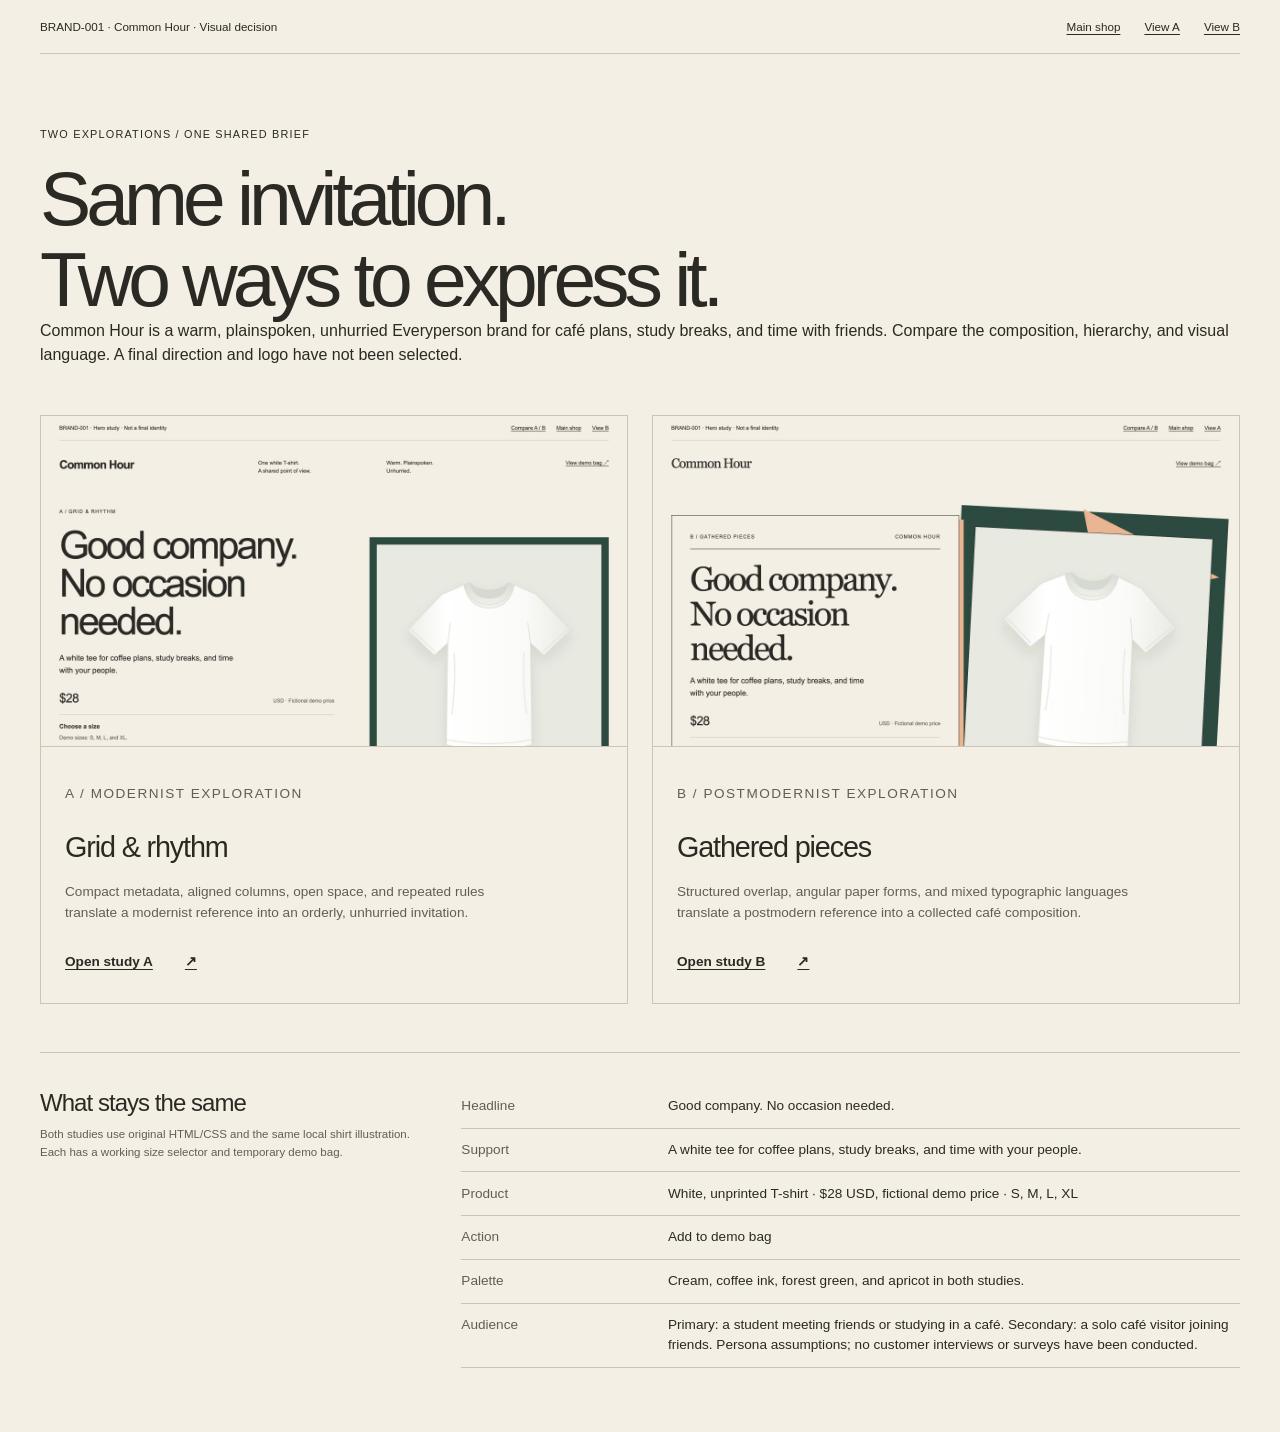
==== public/explorations/index.html @ 818ad6de "design: compare Common Hour hero directions (refs #1)" ====
<!doctype html>
<html lang="en">
  <head>
    <meta charset="utf-8" />
    <meta name="viewport" content="width=device-width, initial-scale=1" />
    <meta
      name="description"
      content="Compare two Common Hour hero directions with the same white T-shirt, copy, price, and working action."
    />
    <title>Compare A / B — Common Hour hero studies</title>
    <link rel="icon" href="data:," />
    <link rel="stylesheet" href="explorations.css" />
  </head>
  <body>
    <a class="study-skip" href="#main">Skip to content</a>
    <header class="study-bar study-shell">
      <p>BRAND-001 · Common Hour · Visual decision</p>
      <nav aria-label="Preview navigation">
        <a href="../index.html">Main shop</a><a href="modernist.html">View A</a
        ><a href="postmodernist.html">View B</a>
      </nav>
    </header>
    <main id="main" class="study-shell">
      <section class="compare-intro" aria-labelledby="comparison-title">
        <p class="study-label">Two explorations / One shared brief</p>
        <h1 id="comparison-title">
          Same invitation.<br />Two ways to express it.
        </h1>
        <p>
          Common Hour is a warm, plainspoken, unhurried Everyperson brand for
          café plans, study breaks, and time with friends. Compare the
          composition, hierarchy, and visual language. A final direction and
          logo have not been selected.
        </p>
      </section>
      <div class="compare-grid">
        <article class="compare-card">
          <a
            class="compare-preview"
            href="modernist.html"
            aria-label="Open study A, Grid and rhythm"
            ><img
              src="modernist-preview.png"
              alt="Study A: aligned sans-serif invitation beside a green-framed white shirt."
              width="1280"
              height="720"
          /></a>
          <div class="compare-card-body">
            <p class="study-label">A / Modernist exploration</p>
            <h2>Grid &amp; rhythm</h2>
            <p>
              Compact metadata, aligned columns, open space, and repeated rules
              translate a modernist reference into an orderly, unhurried
              invitation.
            </p>
            <a class="compare-link" href="modernist.html"
              >Open study A <span aria-hidden="true">↗</span></a
            >
          </div>
        </article>
        <article class="compare-card">
          <a
            class="compare-preview"
            href="postmodernist.html"
            aria-label="Open study B, Gathered pieces"
            ><img
              src="postmodernist-preview.png"
              alt="Study B: an overlapping paper invitation and angled green-framed white shirt."
              width="1280"
              height="720"
          /></a>
          <div class="compare-card-body">
            <p class="study-label">B / Postmodernist exploration</p>
            <h2>Gathered pieces</h2>
            <p>
              Structured overlap, angular paper forms, and mixed typographic
              languages translate a postmodern reference into a collected café
              composition.
            </p>
            <a class="compare-link" href="postmodernist.html"
              >Open study B <span aria-hidden="true">↗</span></a
            >
          </div>
        </article>
      </div>
      <section class="compare-constants" aria-labelledby="constants-title">
        <div>
          <h2 id="constants-title">What stays the same</h2>
          <p class="study-help">
            Both studies use original HTML/CSS and the same local shirt
            illustration. Each has a working size selector and temporary demo
            bag.
          </p>
        </div>
        <dl>
          <div>
            <dt>Headline</dt>
            <dd>Good company. No occasion needed.</dd>
          </div>
          <div>
            <dt>Support</dt>
            <dd>
              A white tee for coffee plans, study breaks, and time with your
              people.
            </dd>
          </div>
          <div>
            <dt>Product</dt>
            <dd>
              White, unprinted T-shirt · $28 USD, fictional demo price · S, M,
              L, XL
            </dd>
          </div>
          <div>
            <dt>Action</dt>
            <dd>Add to demo bag</dd>
          </div>
          <div>
            <dt>Palette</dt>
            <dd>
              Cream, coffee ink, forest green, and apricot in both studies.
            </dd>
          </div>
          <div>
            <dt>Audience</dt>
            <dd>
              Primary: a student meeting friends or studying in a café.
              Secondary: a solo café visitor joining friends. Persona
              assumptions; no customer interviews or surveys have been
              conducted.
            </dd>
          </div>
        </dl>
      </section>
    </main>
  </body>
</html>
---- public/explorations/explorations.css ----
:root {
  --study-paper: #f4efe4;
  --study-ink: #2b2924;
  --study-green: #224b3e;
  --study-apricot: #f4b28d;
  --study-line: #ccc5b7;
  --study-muted: #615e56;
  --study-sans: arial, helvetica, sans-serif;
  --study-serif: georgia, "Times New Roman", serif;
}

* {
  box-sizing: border-box;
}

html {
  scroll-behavior: smooth;
}

body {
  margin: 0;
  background: var(--study-paper);
  color: var(--study-ink);
  font-family: var(--study-sans);
  line-height: 1.5;
}

img {
  display: block;
  max-width: 100%;
}

button,
input {
  font: inherit;
}

button,
a {
  -webkit-tap-highlight-color: transparent;
}

a {
  color: inherit;
  text-underline-offset: 0.22em;
}

a:hover {
  text-decoration-thickness: 2px;
}

button {
  cursor: pointer;
}

a:focus-visible,
button:focus-visible {
  outline: 3px solid var(--study-green);
  outline-offset: 5px;
}

p,
h1,
h2,
h3 {
  margin: 0;
}

.study-skip {
  position: fixed;
  inset: 0.5rem auto auto 0.5rem;
  z-index: 20;
  transform: translateY(-180%);
  padding: 0.75rem 1rem;
  background: var(--study-green);
  color: white;
}

.study-skip:focus {
  transform: translateY(0);
}

.study-shell {
  width: min(1320px, calc(100% - 5rem));
  margin-inline: auto;
}

.study-bar {
  padding-block: 1.1rem;
  border-bottom: 1px solid var(--study-line);
  display: flex;
  align-items: center;
  justify-content: space-between;
  gap: 1rem;
  font-size: 0.73rem;
}

.study-bar nav {
  display: flex;
  flex-wrap: wrap;
  gap: 0.6rem 1.5rem;
}

.study-label {
  font-size: 0.68rem;
  letter-spacing: 0.11em;
  text-transform: uppercase;
}

.study-brand {
  font-size: 1.6rem;
  line-height: 1;
  letter-spacing: -0.055em;
  font-weight: 700;
}

.study-header {
  padding-block: 2.2rem;
  display: flex;
  justify-content: space-between;
  align-items: center;
  gap: 1rem;
}

.study-header a {
  font-size: 0.75rem;
}

.study-title {
  max-width: 760px;
  font-size: clamp(3rem, 6.6vw, 6.5rem);
  font-weight: 500;
  line-height: 0.98;
  letter-spacing: -0.065em;
}

.study-support {
  max-width: 390px;
  margin-top: 1.6rem;
  font-size: 1.05rem;
  line-height: 1.6;
}

.study-product-label {
  display: flex;
  justify-content: space-between;
  gap: 1rem;
  font-size: 0.7rem;
}

.study-price {
  margin-block: 1.7rem 1rem;
  display: flex;
  align-items: baseline;
  justify-content: space-between;
  gap: 1rem;
  border-bottom: 1px solid var(--study-line);
  padding-bottom: 0.9rem;
}

.study-price strong {
  font-size: 1.7rem;
  font-weight: 500;
  letter-spacing: -0.04em;
}

.study-price span {
  font-size: 0.7rem;
  color: var(--study-muted);
}

.study-form {
  max-width: 390px;
}

.study-form fieldset {
  padding: 0;
  margin: 0;
  border: 0;
  min-width: 0;
}

.study-form legend {
  padding: 0;
  font-size: 0.83rem;
  font-weight: 700;
}

.study-help {
  font-size: 0.72rem;
  color: var(--study-muted);
  margin-top: 0.35rem;
}

.study-sizes {
  display: grid;
  grid-template-columns: repeat(4, 1fr);
  gap: 0.5rem;
  margin-top: 0.8rem;
}

.study-size {
  position: relative;
  cursor: pointer;
}

.study-size input {
  position: absolute;
  width: 100%;
  height: 100%;
  margin: 0;
  opacity: 0;
  cursor: pointer;
}

.study-size span {
  display: grid;
  place-items: center;
  min-height: 2.8rem;
  border: 1px solid var(--study-line);
  font-size: 0.8rem;
  background: var(--study-paper);
}

.study-size input:hover + span {
  border-color: var(--study-green);
}

.study-size input:checked + span {
  background: var(--study-green);
  border-color: var(--study-green);
  color: white;
}

.study-size input:focus-visible + span {
  outline: 3px solid var(--study-green);
  outline-offset: 3px;
}

.study-error {
  margin-top: 0.8rem;
  color: #9a352a;
  font-size: 0.8rem;
}

.study-action {
  width: 100%;
  min-height: 3.3rem;
  border: 1px solid var(--study-green);
  margin-top: 1rem;
  padding: 0.9rem 1rem;
  display: flex;
  justify-content: space-between;
  align-items: center;
  background: var(--study-green);
  color: white;
  font-size: 0.85rem;
}

.study-action:hover {
  background: var(--study-ink);
  border-color: var(--study-ink);
}

.study-disclaimer {
  max-width: 390px;
  margin-top: 0.85rem;
  font-size: 0.68rem;
  color: var(--study-muted);
}

.study-bag {
  display: grid;
  grid-template-columns: 1fr 1.5fr;
  gap: 2rem;
  margin-top: 4rem;
  padding-block: 1.5rem;
  border-top: 1px solid var(--study-line);
  border-bottom: 1px solid var(--study-line);
  font-size: 0.8rem;
}

.study-bag h2 {
  margin-top: 0.5rem;
  font-size: 1.7rem;
  font-weight: 500;
  letter-spacing: -0.045em;
}

.study-bag ul {
  padding-left: 1rem;
}

.study-clear {
  border: 0;
  padding: 0.5rem 0;
  background: none;
  color: var(--study-ink);
  font-size: 0.75rem;
  text-decoration: underline;
  text-underline-offset: 0.2em;
}

.study-clear:disabled {
  color: var(--study-muted);
  cursor: default;
}

.study-notes {
  padding-block: 3.5rem 4rem;
}

.study-notes h2 {
  font-size: 1.9rem;
  line-height: 1.2;
  font-weight: 500;
  letter-spacing: -0.04em;
}

.study-notes > p {
  max-width: 690px;
  margin-top: 0.9rem;
  color: var(--study-muted);
  font-size: 0.8rem;
}

.study-notes-grid {
  display: grid;
  grid-template-columns: repeat(3, 1fr);
  gap: 2rem;
  margin-top: 2rem;
}

.study-note {
  border-top: 1px solid var(--study-line);
  padding-top: 1rem;
}

.study-note h3 {
  font-size: 0.9rem;
  margin-bottom: 0.6rem;
}

.study-note p {
  font-size: 0.78rem;
  line-height: 1.7;
}

.modern-header {
  display: grid;
  grid-template-columns: 1.6fr 1fr 1fr 0.8fr;
  gap: 1.5rem;
  align-items: start;
  padding-block: 2.5rem 3rem;
}

.modern-header > p {
  font-size: 0.72rem;
  line-height: 1.5;
}

.modern-header > .study-brand {
  font-size: 1.6rem;
  line-height: 1;
}

.modern-header a {
  font-size: 0.72rem;
  justify-self: end;
}

.modern-hero {
  display: grid;
  grid-template-columns: 1.15fr 1fr;
  gap: clamp(2rem, 6vw, 6rem);
  align-items: start;
}

.modern-copy {
  padding-top: 1.5rem;
}

.modern-copy .study-label {
  margin-bottom: 1.5rem;
}

.modern-copy .study-title {
  max-width: 660px;
}

.modern-product {
  padding-top: 5.5rem;
}

.modern-picture {
  position: relative;
  padding: 1rem;
  background: var(--study-green);
}

.modern-picture img {
  width: 100%;
  height: auto;
}

.modern-product .study-product-label {
  margin-top: 0.8rem;
}

.modern-rhythm {
  height: 100px;
  position: relative;
  overflow: hidden;
  margin-top: 2rem;
}

.modern-rule {
  position: absolute;
  height: 2px;
  background: var(--study-ink);
  transform: rotate(-18deg);
  transform-origin: left center;
  left: 0;
}

.modern-rule:nth-child(1) {
  width: 35%;
  top: 18px;
}

.modern-rule:nth-child(2) {
  width: 52%;
  top: 39px;
}

.modern-rule:nth-child(3) {
  width: 69%;
  top: 60px;
}

.modern-rule:nth-child(4) {
  width: 86%;
  top: 81px;
}

.post-header .study-brand {
  font-family: var(--study-serif);
  font-size: 1.8rem;
  font-weight: 400;
}

.post-hero {
  display: grid;
  grid-template-columns: 1.1fr 1fr;
  gap: 0;
  position: relative;
  padding: 2.5rem 0 3.5rem;
}

.post-copy {
  position: relative;
  z-index: 2;
  align-self: center;
  padding: 2.4rem 2.5rem 2.5rem;
  border: 1px solid var(--study-ink);
  background: var(--study-paper);
  box-shadow: 10px 10px 0 var(--study-apricot);
}

.post-copy .study-label {
  display: flex;
  justify-content: space-between;
  gap: 1rem;
  padding-bottom: 1.1rem;
  border-bottom: 1px solid var(--study-ink);
  margin-bottom: 1.7rem;
}

.post-copy .study-title {
  font-family: var(--study-serif);
  font-size: clamp(3rem, 5.8vw, 6rem);
  line-height: 1.02;
  font-weight: 400;
  letter-spacing: -0.065em;
}

.post-copy .study-support {
  margin-top: 1.2rem;
}

.post-product {
  position: relative;
  align-self: start;
  margin: 1rem 0 0 -0.8rem;
  padding: 2.8rem 2rem 1.6rem;
  background: var(--study-green);
  transform: rotate(3deg);
}

.post-product::before {
  content: "";
  position: absolute;
  z-index: -1;
  width: 45%;
  height: 30%;
  right: 6%;
  top: -2.5rem;
  background: var(--study-apricot);
  clip-path: polygon(0 0, 100% 100%, 0 100%);
  transform: rotate(-14deg);
}

.post-product img {
  width: 100%;
  height: auto;
  border: 1px solid var(--study-ink);
}

.post-product .study-product-label {
  padding-top: 1.2rem;
  padding-left: 1rem;
  color: var(--study-paper);
}

.post-ticket {
  position: relative;
  z-index: 3;
  width: fit-content;
  margin: 1rem 2.5rem 0 auto;
  padding: 1rem 1.4rem;
  border: 1px solid var(--study-ink);
  background: var(--study-apricot);
  transform: rotate(-5deg);
  font-family: "Courier New", monospace;
  font-size: 0.75rem;
  line-height: 1.65;
}

.post-ticket-line {
  display: block;
}

.post-base {
  grid-column: 1 / -1;
  width: 83%;
  height: 1rem;
  margin: 3.5rem auto 0;
  border-block: 1px solid var(--study-ink);
  background: repeating-linear-gradient(
    45deg,
    transparent,
    transparent 2px,
    #2b292426 2px,
    #2b292426 3px
  );
}

.compare-intro {
  padding-block: 4.5rem 3rem;
}

.compare-intro h1 {
  font-size: clamp(3rem, 6vw, 5.5rem);
  line-height: 1.05;
  max-width: 800px;
  font-weight: 500;
  letter-spacing: -0.065em;
  margin-top: 1rem;
}

.compare-summary {
  margin-top: 1.5rem;
  max-width: 670px;
  color: var(--study-muted);
  font-size: 1rem;
}

.compare-grid {
  display: grid;
  grid-template-columns: 1fr 1fr;
  gap: 1.5rem;
  padding-bottom: 3rem;
}

.compare-card {
  display: flex;
  flex-direction: column;
  border: 1px solid var(--study-line);
}

.compare-card-body {
  padding: 1.5rem;
  border-top: 1px solid var(--study-line);
}

.compare-card h2 {
  font-size: 1.8rem;
  font-weight: 500;
  letter-spacing: -0.04em;
}

.compare-card-body p {
  margin-block: 0.8rem 1.4rem;
  max-width: 460px;
  font-size: 0.85rem;
  color: var(--study-muted);
}

.compare-link {
  display: inline-flex;
  gap: 2rem;
  padding-block: 0.4rem;
  font-size: 0.85rem;
  font-weight: 700;
}

.compare-preview {
  display: block;
}

.compare-preview img {
  width: 100%;
  height: auto;
}

.compare-constants {
  display: grid;
  grid-template-columns: 1fr 2fr;
  gap: 2rem;
  padding-block: 2rem 4rem;
  border-top: 1px solid var(--study-line);
  font-size: 0.85rem;
}

.compare-constants h2 {
  font-size: 1.5rem;
  font-weight: 500;
  letter-spacing: -0.04em;
}

.compare-constants dl {
  margin: 0;
}

.compare-constants dl > div {
  display: grid;
  grid-template-columns: 1fr 3fr;
  gap: 1rem;
  padding-block: 0.7rem;
  border-bottom: 1px solid var(--study-line);
}

.compare-constants dt {
  color: var(--study-muted);
}

.compare-constants dd {
  margin: 0;
}

@media (width <= 900px) {
  .study-shell {
    width: calc(100% - 3rem);
  }

  .modern-header {
    grid-template-columns: 1.3fr 1fr 1fr;
    padding-block: 2rem;
  }

  .modern-header > p:nth-child(3) {
    display: none;
  }

  .modern-hero {
    gap: 2rem;
  }

  .study-title {
    font-size: clamp(3rem, 7vw, 5rem);
  }

  .post-copy {
    padding: 1.7rem;
  }

  .post-product {
    margin-left: -1rem;
    padding: 2rem 1.1rem 1.1rem;
  }

  .post-ticket {
    margin-right: 0.8rem;
  }

  .study-notes-grid {
    gap: 1.3rem;
  }
}

@media (width <= 650px) {
  .study-shell {
    width: calc(100% - 2.5rem);
  }

  .study-bar {
    align-items: start;
    flex-direction: column;
    gap: 0.6rem;
    font-size: 0.68rem;
  }

  .study-bar nav {
    gap: 1rem;
  }

  .modern-header {
    grid-template-columns: 1fr 1fr;
    gap: 1rem;
    padding-block: 1.7rem;
  }

  .modern-header > p {
    grid-row: 2;
  }

  .modern-header > .study-brand {
    font-size: 1.6rem;
    line-height: 1;
  }

  .modern-header a {
    align-self: center;
  }

  .modern-hero,
  .post-hero {
    grid-template-columns: 1fr;
  }

  .modern-copy {
    padding-top: 0.7rem;
  }

  .study-title {
    max-width: 530px;
    font-size: clamp(3rem, 12vw, 5rem);
  }

  .study-support,
  .study-form,
  .study-disclaimer {
    max-width: none;
  }

  .modern-product {
    padding-top: 0;
  }

  .modern-picture {
    padding: 0.7rem;
  }

  .modern-picture img {
    max-height: 500px;
    object-fit: contain;
    background: #e8eae1;
  }

  .modern-rhythm {
    margin-top: 1rem;
    height: 80px;
  }

  .study-header {
    padding-block: 1.6rem;
  }

  .post-hero {
    padding-top: 0.5rem;
    padding-bottom: 0;
  }

  .post-copy {
    padding: 1.5rem;
    box-shadow: 7px 7px 0 var(--study-apricot);
  }

  .post-copy .study-title {
    font-size: clamp(2.8rem, 11vw, 4.8rem);
  }

  .post-product {
    margin: 3.5rem 0.5rem 0;
    padding: 1.5rem 1rem 1rem;
    transform: rotate(2deg);
  }

  .post-product img {
    max-height: 480px;
    object-fit: contain;
    background: #e8eae1;
  }

  .post-ticket {
    margin-top: 1rem;
  }

  .post-base {
    margin-top: 2.5rem;
  }

  .study-bag {
    grid-template-columns: 1fr;
    gap: 1rem;
    margin-top: 2.5rem;
  }

  .study-notes-grid,
  .compare-grid,
  .compare-constants {
    grid-template-columns: 1fr;
  }

  .study-notes {
    padding-block: 2.5rem;
  }

  .study-notes-grid {
    gap: 1.5rem;
  }

  .compare-intro {
    padding-block: 3rem 2rem;
  }

  .compare-constants dl > div {
    grid-template-columns: 1fr 2.5fr;
  }
}

@media (prefers-reduced-motion: reduce) {
  html {
    scroll-behavior: auto;
  }
}
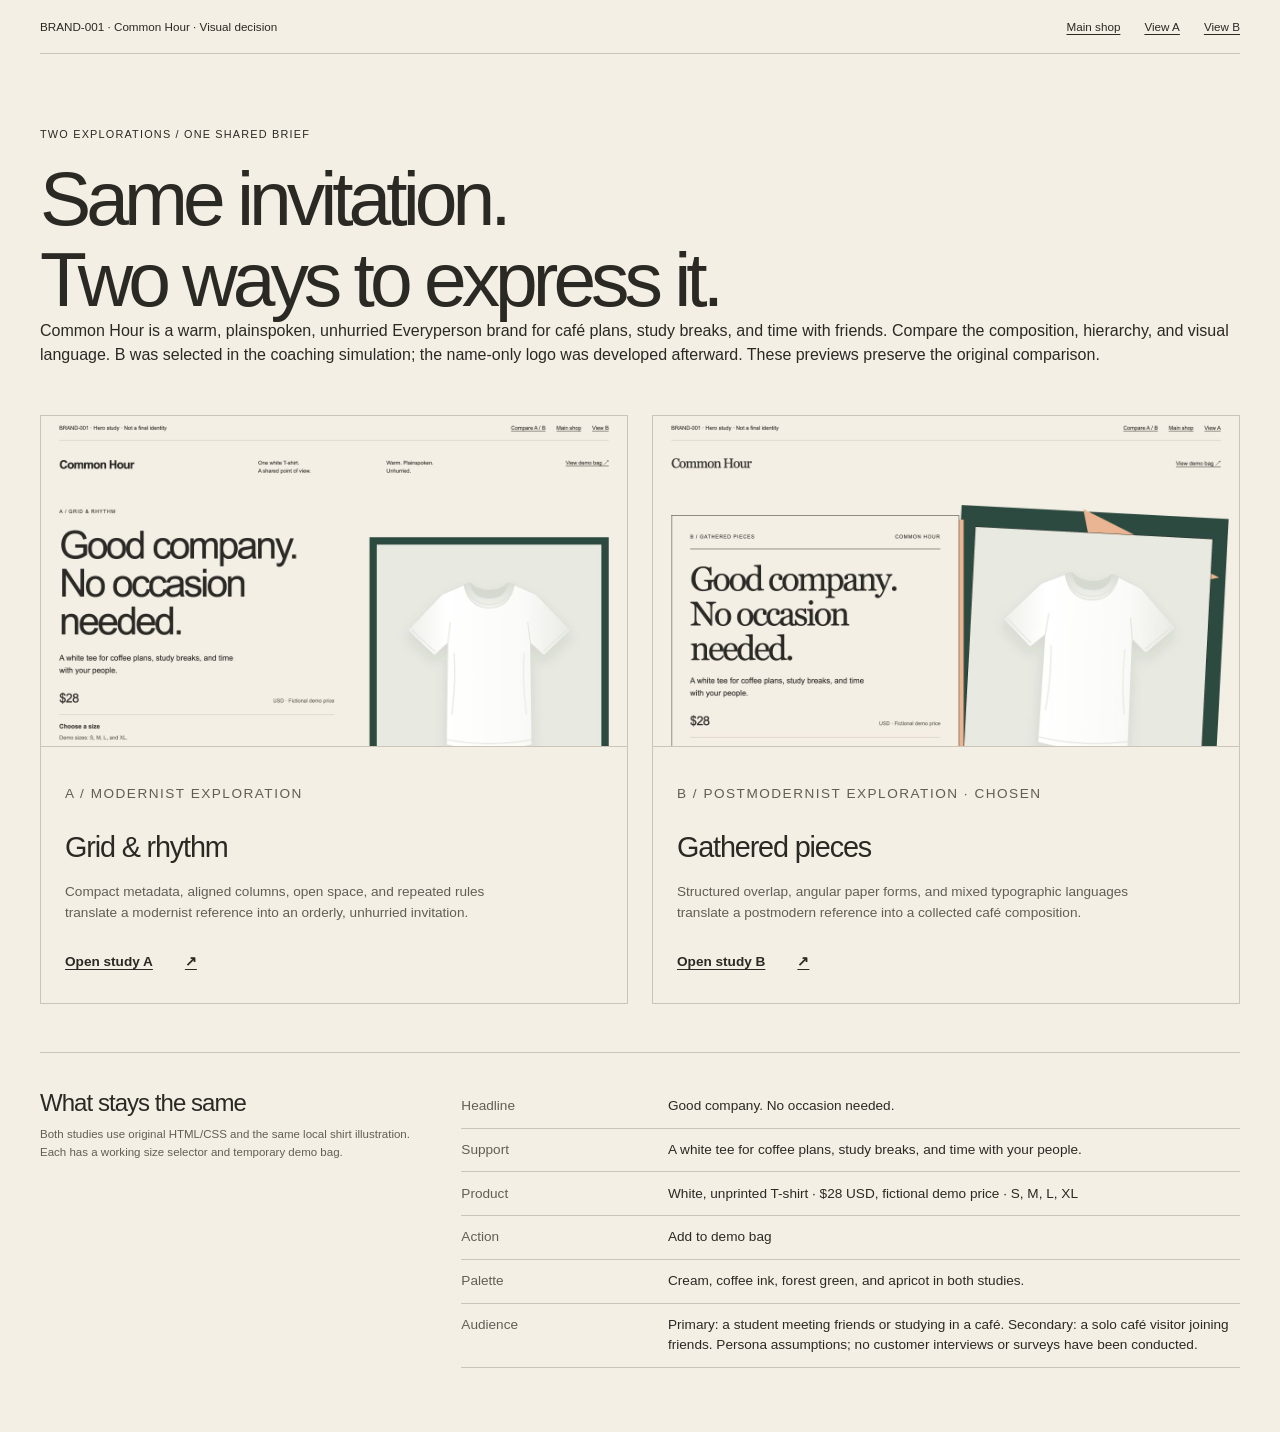
==== commit a9093e77: "feat: apply and review Common Hour identity (refs #1)" ====
--- a/public/explorations/index.html
+++ b/public/explorations/index.html
@@ -29,8 +29,9 @@
         <p>
           Common Hour is a warm, plainspoken, unhurried Everyperson brand for
           café plans, study breaks, and time with friends. Compare the
-          composition, hierarchy, and visual language. A final direction and
-          logo have not been selected.
+          composition, hierarchy, and visual language. B was selected in the
+          coaching simulation; the name-only logo was developed afterward. These
+          previews preserve the original comparison.
         </p>
       </section>
       <div class="compare-grid">
@@ -70,7 +71,7 @@
               height="720"
           /></a>
           <div class="compare-card-body">
-            <p class="study-label">B / Postmodernist exploration</p>
+            <p class="study-label">B / Postmodernist exploration · Chosen</p>
             <h2>Gathered pieces</h2>
             <p>
               Structured overlap, angular paper forms, and mixed typographic
